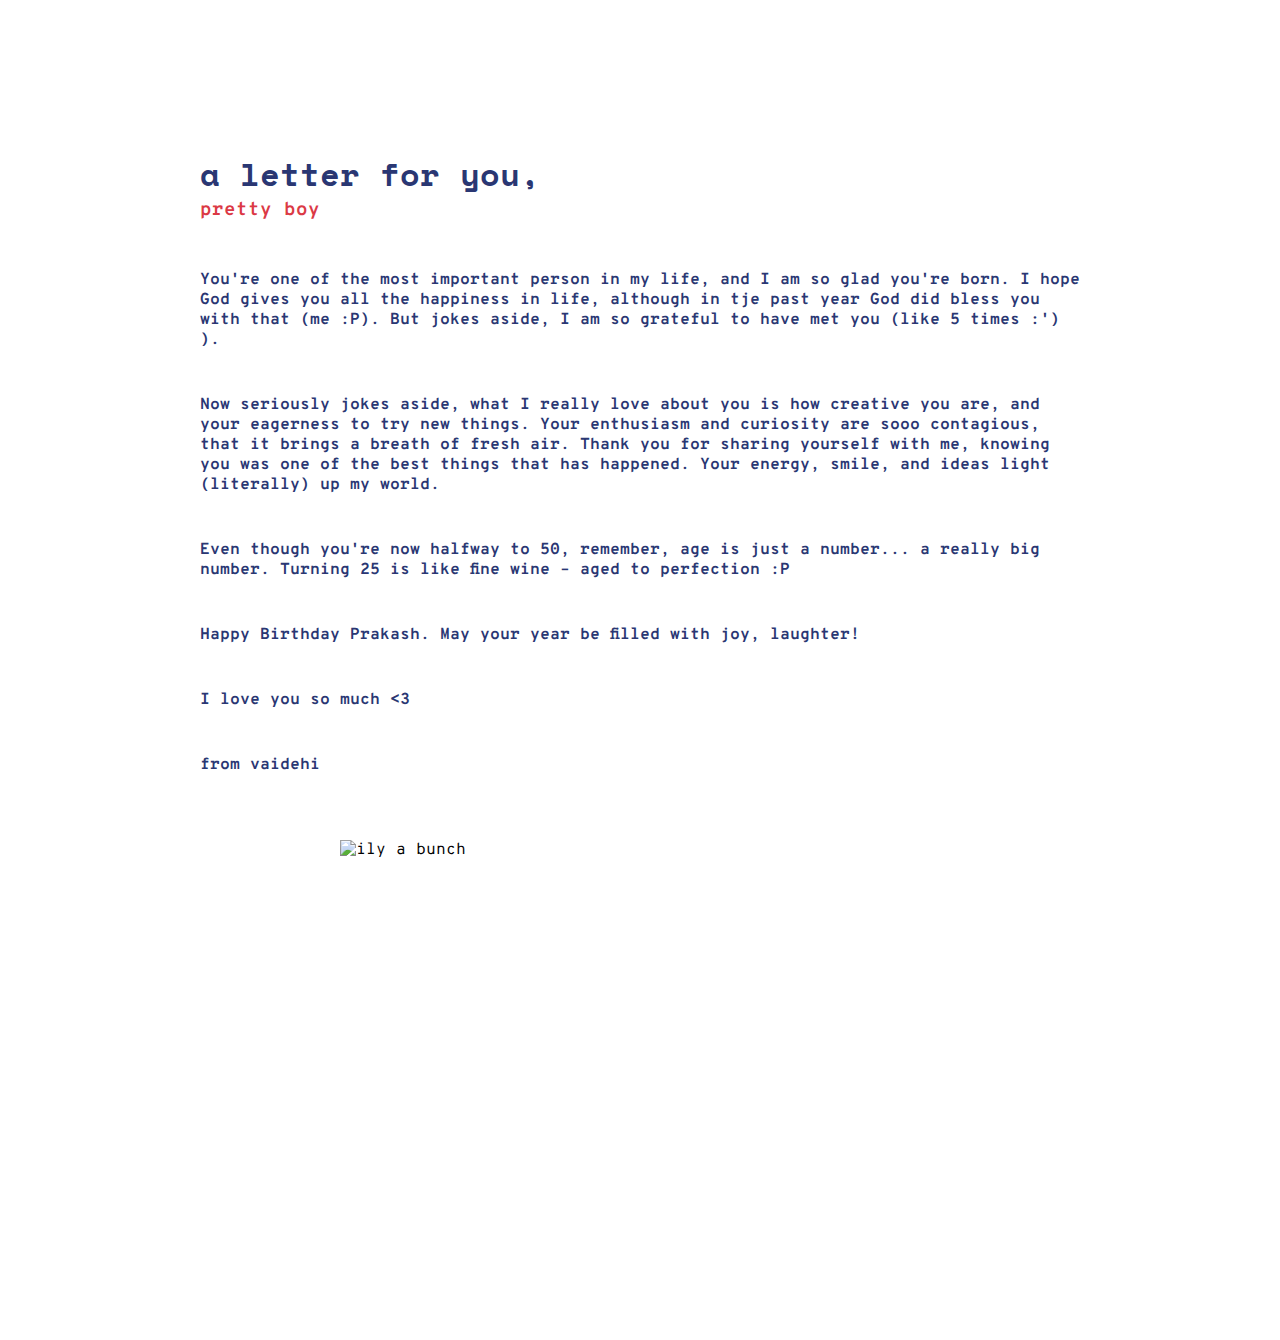
==== letter.html @ aa4b1bb4 "add: all project files" ====
<!DOCTYPE html>
<html lang="en">
<head>
    <meta charset="UTF-8">
    <meta name="viewport" content="width=device-width, initial-scale=1.0">
    <link rel="stylesheet" href="https://cdnjs.cloudflare.com/ajax/libs/font-awesome/6.5.1/css/all.min.css" integrity="sha512-DTOQO9RWCH3ppGqcWaEA1BIZOC6xxalwEsw9c2QQeAIftl+Vegovlnee1c9QX4TctnWMn13TZye+giMm8e2LwA==" crossorigin="anonymous" referrerpolicy="no-referrer" />
    <link rel="stylesheet" href="style.css">
    <title>bling bling 2.0</title>

    <style>
        *{
            margin: 0;
            padding: 0;
            box-sizing: border-box;
        }

        body{
            height: auto;
        }

        main{
            margin-top: 48px;
            margin-bottom: auto;
        }

        a{
            margin-top: 96px;
            margin-bottom: 100px;
        }

        p{
            color: #2a3773;
        }



    </style>
</head>
<body class="ride">
    <header>
        <h1>a letter for you,</h1>
        <h3>pretty boy</h3>
    </header>
    <main>
        <p>You're one of the most important person in my life, and I am so glad you're born. I hope God gives you all the happiness in life, although in tje past year God did bless you with that (me :P). But jokes aside, I am so grateful to have met you (like 5 times :') ). 
        </p>

        <br>

        <p>Now seriously jokes aside, what I really love about you is how creative you are, and your eagerness to try new things. Your enthusiasm and curiosity are sooo contagious, that it brings a breath of fresh air. Thank you for sharing yourself with me, knowing you was one of the best things that has happened. Your energy, smile, and ideas light (literally) up my world.
        </p>

        <br>

        <p>Even though you're now halfway to 50, remember, age is just a number... a really big number. Turning 25 is like fine wine – aged to perfection :P
        </p>

        <br>

        <p>Happy Birthday Prakash. May your year be filled with joy, laughter!
        </p>

        <br>

        <p>I love you so much <3</p>
        
        <br>

        <p>from vaidehi</p>

        <br><br>

        <div style="display: flex; align-items: center; justify-content: center">
            <img src="/mini-vault/blingbling2.0/resources/ily-a-bunch.JPG" alt="ily a bunch" height="500px" width="600px">
        </div>
    </main>
    <footer></footer>
    
</body>
</html>
---- style.css ----
@import url('https://fonts.googleapis.com/css2?family=Lato:ital,wght@0,100;0,300;0,400;0,700;0,900;1,100;1,300;1,400;1,700;1,900&family=Overpass+Mono:wght@300..700&family=Space+Mono:ital,wght@0,400;0,700;1,400;1,700&family=Stylish&family=Syne:wght@400..800&family=Ultra&display=swap');

*{
    margin: 0;
    padding: 0;
    box-sizing: border-box;
    font-family: "overpass mono", monospace;
}


.ride{
    margin: 0;
    padding: 0;
    width: 100%;
    height: 100vh;
    background-image: url('/mini-vault/blingbling2.0/resources/ride.gif');
    background-size: cover;
    background-repeat: no-repeat;
    background-position: center;
    background-attachment: fixed;
    display: flex;
    flex-direction: column;
}

h1{
    font-family: 'space mono', monospace;
    color: #2a3773;
}

h3{
    color: #db3945;
}

header, main{
    margin-left: 200px;
    margin-right: 200px;
    margin-top: 150px;
}

button{
    background-color: #2a3773;
    color: #fef1ea;
    font-weight: bolder;
    padding: 12px;
    border: none;
    border-radius: 8px;
    font-size: 16px;
}

button:hover{
    background-color: #db3945;
}

.stop1{
    margin: 0;
    padding: 0;
    width: 100%;
    height: 100vh;
    background-image: url('/mini-vault/blingbling2.0/resources/stopone.GIF');
    background-size: cover;
    background-repeat: no-repeat;
    background-position: center;
    background-attachment: fixed;
    display: flex;
    flex-direction: column;
}

.stop2{
    margin: 0;
    padding: 0;
    width: 100%;
    height: 100vh;
    background-image: url('/mini-vault/blingbling2.0/resources/phhol4fool.GIF');
    background-size: cover;
    background-repeat: no-repeat;
    background-position: center;
    background-attachment: fixed;
    display: flex;
    flex-direction: column;
}

/* .joke{
     display: none;
} */

/* .next-btn{
    display: none;
} */

p{
    font-weight: bold;
    color: #db3945;
    margin-bottom: 25px;
}


.disabled-btn{
    background-color: #fadad0;
    color: gray;
}

.disabled-btn:hover{
    background-color: #fadad0;
    color: gray;
    cursor: not-allowed;
}

a{
    text-decoration: none;
    background-color: #2a3773;
    color: #fef1ea;
    font-weight: bolder;
    padding: 12px;
    border-radius: 8px;
}

a:hover{
    background-color: #db3945;
}
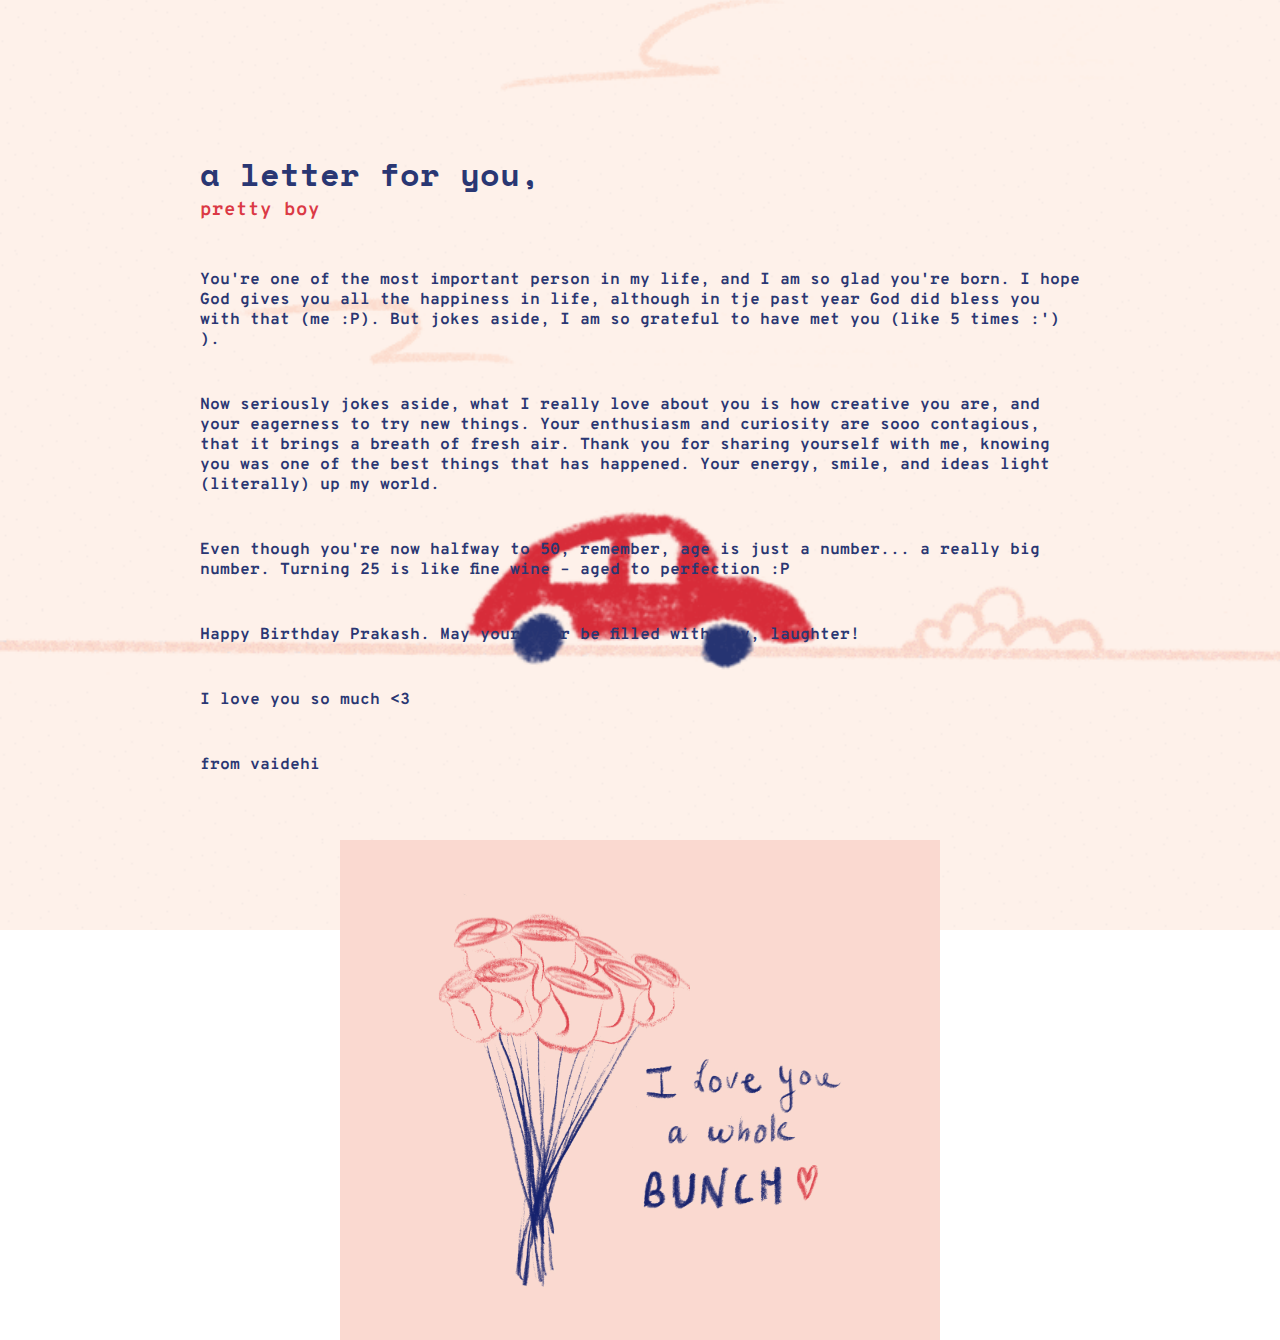
==== commit 66f8b634: "corrected the errors" ====
--- a/letter.html
+++ b/letter.html
@@ -71,7 +71,7 @@
         <br><br>
 
         <div style="display: flex; align-items: center; justify-content: center">
-            <img src="/mini-vault/blingbling2.0/resources/ily-a-bunch.JPG" alt="ily a bunch" height="500px" width="600px">
+            <img src="resources/ily-a-bunch.JPG" alt="ily a bunch" height="500px" width="600px">
         </div>
     </main>
     <footer></footer>
--- a/style.css
+++ b/style.css
@@ -13,7 +13,7 @@
     padding: 0;
     width: 100%;
     height: 100vh;
-    background-image: url('/mini-vault/blingbling2.0/resources/ride.gif');
+    background-image: url('resources/ride.gif');
     background-size: cover;
     background-repeat: no-repeat;
     background-position: center;
@@ -56,7 +56,7 @@
     padding: 0;
     width: 100%;
     height: 100vh;
-    background-image: url('/mini-vault/blingbling2.0/resources/stopone.GIF');
+    background-image: url('resources/stopone.GIF');
     background-size: cover;
     background-repeat: no-repeat;
     background-position: center;
@@ -70,7 +70,7 @@
     padding: 0;
     width: 100%;
     height: 100vh;
-    background-image: url('/mini-vault/blingbling2.0/resources/phhol4fool.GIF');
+    background-image: url('resources/phhol4fool.GIF');
     background-size: cover;
     background-repeat: no-repeat;
     background-position: center;
